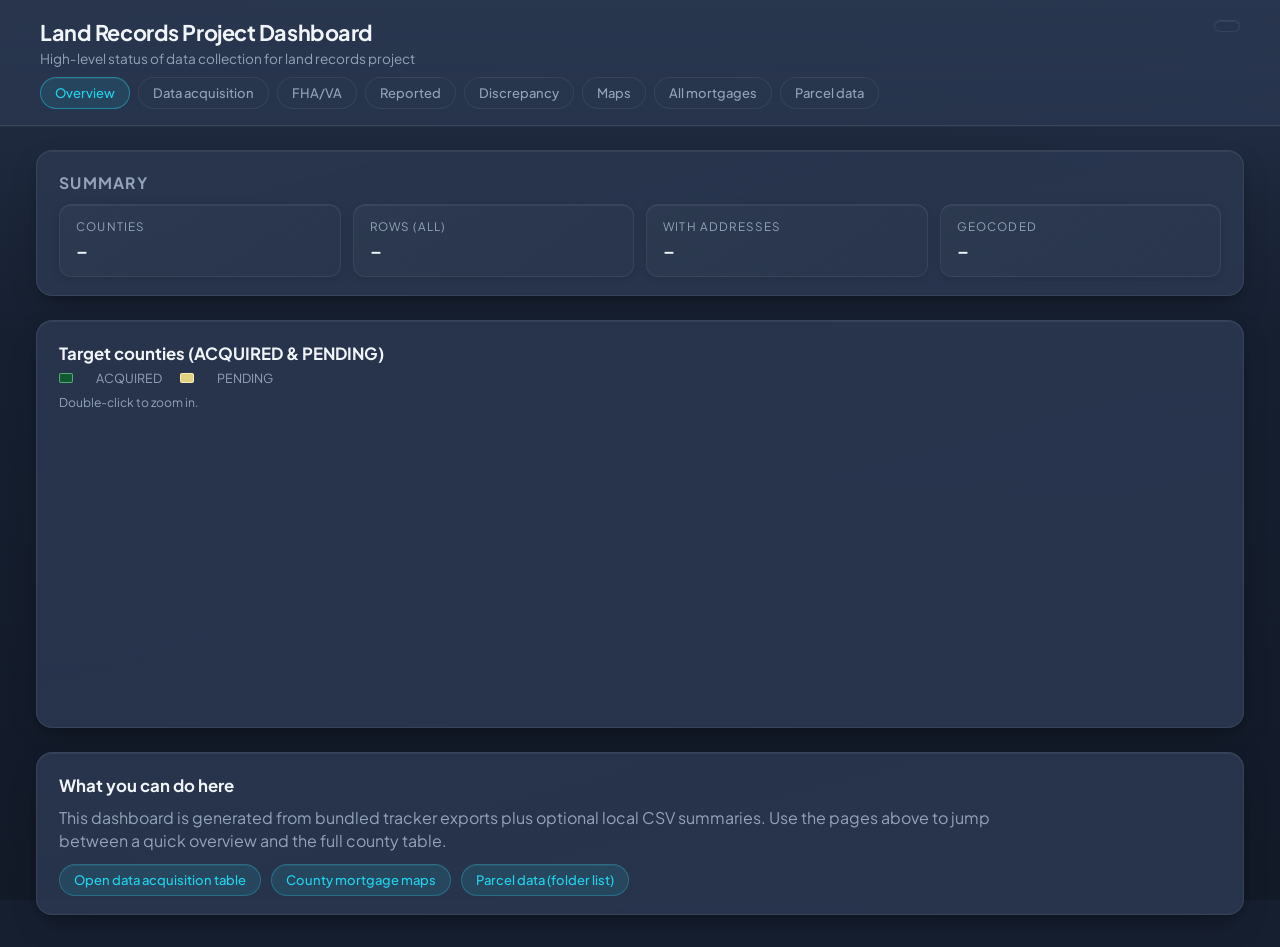
==== index.html @ bff85759 "Deploy from omer-ali-research/land-records-dashboard@58f46590db320fda6d8a685685c3e20749a9409a" ====
<!doctype html>
<html lang="en">
  <head>
    <meta charset="utf-8" />
    <title>Land Records Project Dashboard - Overview</title>
    <meta name="viewport" content="width=device-width, initial-scale=1" />
    <link rel="stylesheet" href="style.css" />
  </head>
  <body>
    <header class="top-bar">
      <div class="top-bar-left">
        <h1>Land Records Project Dashboard</h1>
        <p class="subtitle">High‑level status of data collection for land records project</p>
        <nav class="top-nav" aria-label="Primary">
          <a href="index.html" class="is-active">Overview</a>
          <a href="data-acquisition.html">Data acquisition</a>
          <a href="trends.html">FHA/VA</a>
          <a href="reported.html">Reported</a>
          <a href="discrepancy.html">Discrepancy</a>
          <a href="maps.html">Maps</a>
          <a href="all-mortgages.html">All mortgages</a>
          <a href="parcel.html">Parcel data</a>
        </nav>
      </div>
      <div class="top-bar-right">
        <span id="generated-at" class="meta-pill"></span>
      </div>
    </header>

    <main class="layout layout--single">
      <section class="summary-panel">
        <h2>Summary</h2>
        <div class="summary-grid">
          <div class="summary-card">
            <span class="label">Counties</span>
            <span id="total-counties" class="value">–</span>
          </div>
          <div class="summary-card">
            <span class="label">Rows (all)</span>
            <span id="total-rows" class="value">–</span>
          </div>
          <div class="summary-card">
            <span class="label">With addresses</span>
            <span id="total-rows-address" class="value">–</span>
          </div>
          <div class="summary-card">
            <span class="label">Geocoded</span>
            <span id="total-rows-geocoded" class="value">–</span>
          </div>
        </div>
        <div id="status-breakdown-section" class="status-breakdown-section" hidden>
          <h3 class="summary-subheading">By tracker status</h3>
          <div
            id="status-breakdown"
            class="summary-grid summary-grid--status"
          ></div>
        </div>
      </section>

      <section class="map-panel">
        <h2>Target counties (ACQUIRED &amp; PENDING)</h2>
        <div class="map-legend" aria-hidden="true">
          <span class="map-legend-swatch map-legend-swatch--acquired"></span>
          <span>ACQUIRED</span>
          <span class="map-legend-swatch map-legend-swatch--pending"></span>
          <span>PENDING</span>
        </div>
        <p class="map-zoom-hint">Double-click to zoom in.</p>
        <div
          id="overview-map"
          class="overview-map"
          role="presentation"
        ></div>
      </section>

      <section class="wip-panel" id="wip-panel" hidden>
        <h2>Work in progress</h2>
        <p class="wip-intro">
          Digitization and QA for Maricopa (AZ), Bexar (TX), and Guilford (NC). Bars use row counts from the
          latest bundled export from the project tracker (same scale: checked vs total).
        </p>
        <div id="wip-cards" class="wip-cards"></div>
        <p id="wip-error" class="wip-error" hidden></p>
        <p id="wip-generated" class="wip-meta"></p>
      </section>

      <section class="acquired-todo-panel" id="acquired-todo-panel" hidden>
        <h3>Acquired but not yet digitized</h3>
        <p class="acquired-todo-meta-line">
          <span>Counties marked <strong>ACQUIRED</strong> in the tracker that don't yet appear in the FHA/VA dataset or in the work-in-progress checks above. High-priority counties are shaded <span class="acquired-todo-priority-swatch" aria-hidden="true"></span> amber.</span>
          <span id="acquired-todo-count" class="acquired-todo-count"></span>
        </p>
        <div id="acquired-todo-grid" class="acquired-todo-grid"></div>
      </section>

      <section
        class="priority-not-acquired-panel"
        id="priority-not-acquired-panel"
        hidden
      >
        <h3>High priority but not acquired</h3>
        <p class="acquired-todo-meta-line priority-not-acquired-meta">
          <span>Orange County (FL) and Whatcom County (WA): still pushing acquisition while tracker status is not yet <strong>ACQUIRED</strong>.</span>
          <span id="priority-not-acquired-count" class="acquired-todo-count"></span>
        </p>
        <div id="priority-not-acquired-grid" class="acquired-todo-grid"></div>
      </section>

      <section class="page-panel">
        <h2>What you can do here</h2>
        <p>
          This dashboard is generated from bundled tracker exports plus optional local CSV summaries.
          Use the pages above to jump between a quick overview and the full county table.
        </p>
        <div class="page-actions">
          <a class="meta-link" href="data-acquisition.html">Open data acquisition table</a>
          <a class="meta-link" href="maps.html">County mortgage maps</a>
          <a class="meta-link" href="parcel.html">Parcel data (folder list)</a>
        </div>
      </section>
    </main>

    <script src="common.js"></script>
    <script src="main.js"></script>
  </body>
</html>
---- style.css ----
/* Typography: Plus Jakarta Sans — common on modern dashboards (readable UI type) */
@import url("https://fonts.googleapis.com/css2?family=Plus+Jakarta+Sans:ital,wght@0,400;0,500;0,600;0,700;1,400&display=swap");

:root {
  /* Softer dark theme: slate blues instead of near-black */
  --bg: #161f30;
  --bg-elevated: #1e2a3f;
  --bg-softer: #121a28;
  --surface-1: rgba(41, 54, 78, 0.78);
  --surface-2: rgba(41, 54, 78, 0.92);
  --accent: #22d3ee;
  --accent-soft: rgba(34, 211, 238, 0.12);
  --accent-glow: rgba(34, 211, 238, 0.22);
  --text: #f1f5f9;
  --muted: #94a3b8;
  --border-subtle: rgba(100, 116, 139, 0.42);
  --card-border: rgba(71, 85, 105, 0.5);
  --card-border-inner: rgba(255, 255, 255, 0.06);
  --danger: #fb7185;
  --warning: #fbbf24;
  --success: #4ade80;
  --radius-lg: 16px;
  --radius-md: 12px;
  --shadow-soft: 0 4px 6px -1px rgba(0, 0, 0, 0.14),
    0 12px 32px -8px rgba(0, 0, 0, 0.28);
  --shadow-subtle: 0 2px 8px rgba(0, 0, 0, 0.12);
  --shadow-inset: inset 0 1px 0 var(--card-border-inner);
  --transition-fast: 180ms cubic-bezier(0.4, 0, 0.2, 1);
}

*,
*::before,
*::after {
  box-sizing: border-box;
}

html {
  scroll-behavior: smooth;
}

html,
body {
  margin: 0;
  padding: 0;
  font-family: "Plus Jakarta Sans", system-ui, -apple-system, BlinkMacSystemFont,
    "Segoe UI", sans-serif;
  -webkit-font-smoothing: antialiased;
  background-color: var(--bg);
  background-image: radial-gradient(
      ellipse 120% 80% at 50% -30%,
      rgba(34, 211, 238, 0.09),
      transparent 55%
    ),
    radial-gradient(ellipse 80% 50% at 100% 0%, rgba(99, 102, 241, 0.06), transparent 45%),
    linear-gradient(180deg, #243047 0%, var(--bg) 38%, var(--bg-softer) 100%);
  background-attachment: fixed;
  color: var(--text);
}

::selection {
  background: rgba(34, 211, 238, 0.28);
  color: var(--text);
}

body {
  min-height: 100vh;
  display: flex;
  flex-direction: column;
}

.top-bar {
  position: sticky;
  top: 0;
  /* Above Leaflet panes (≤800) so maps don’t cover the header when scrolling */
  z-index: 1200;
  display: flex;
  align-items: flex-start;
  justify-content: space-between;
  gap: 16px;
  padding: 20px clamp(20px, 4vw, 40px) 16px;
  border-bottom: 1px solid var(--card-border);
  backdrop-filter: blur(20px) saturate(1.2);
  background: linear-gradient(
    to bottom,
    rgba(41, 54, 78, 0.94),
    rgba(41, 54, 78, 0.82)
  );
  box-shadow: 0 1px 0 rgba(255, 255, 255, 0.04);
}

.top-bar-left h1 {
  margin: 0;
  font-size: 1.35rem;
  font-weight: 700;
  letter-spacing: -0.02em;
  line-height: 1.2;
}

.subtitle {
  margin: 4px 0 0;
  font-size: 0.85rem;
  color: var(--muted);
}

.top-bar-right {
  display: flex;
  align-items: center;
  gap: 10px;
}

.top-nav {
  display: flex;
  flex-wrap: wrap;
  gap: 8px;
  margin-top: 10px;
}

.top-nav a {
  font-size: 0.8125rem;
  font-weight: 500;
  padding: 7px 14px;
  border-radius: 999px;
  text-decoration: none;
  color: var(--muted);
  border: 1px solid var(--card-border);
  background: rgba(41, 54, 78, 0.5);
  transition: background var(--transition-fast), border-color var(--transition-fast),
    color var(--transition-fast), box-shadow var(--transition-fast);
}

.top-nav a:hover {
  color: var(--text);
  border-color: rgba(34, 211, 238, 0.35);
  background: var(--accent-soft);
  box-shadow: 0 0 0 1px rgba(34, 211, 238, 0.12);
}

.top-nav a.is-active {
  color: var(--accent);
  border-color: rgba(34, 211, 238, 0.45);
  background: rgba(34, 211, 238, 0.1);
  box-shadow: var(--shadow-inset);
}

.top-nav a:focus-visible {
  outline: 2px solid var(--accent);
  outline-offset: 2px;
}

.meta-pill {
  font-size: 0.75rem;
  font-weight: 500;
  padding: 5px 12px;
  border-radius: 999px;
  background: rgba(41, 54, 78, 0.85);
  border: 1px solid var(--card-border);
  color: var(--muted);
  box-shadow: var(--shadow-inset);
}

.meta-link {
  font-size: 0.8125rem;
  font-weight: 500;
  padding: 7px 14px;
  border-radius: 999px;
  background: var(--accent-soft);
  color: var(--accent);
  text-decoration: none;
  border: 1px solid rgba(34, 211, 238, 0.28);
  display: inline-flex;
  align-items: center;
  gap: 6px;
  transition: background var(--transition-fast), border-color var(--transition-fast),
    box-shadow var(--transition-fast), transform var(--transition-fast);
  box-shadow: var(--shadow-inset);
}

.meta-link:hover {
  background: rgba(34, 211, 238, 0.18);
  border-color: rgba(34, 211, 238, 0.5);
  box-shadow: 0 4px 20px var(--accent-glow);
  transform: translateY(-1px);
}

.meta-link:focus-visible {
  outline: 2px solid var(--accent);
  outline-offset: 2px;
}

.layout {
  flex: 1;
  display: grid;
  grid-template-columns: minmax(260px, 320px) minmax(0, 1fr);
  gap: 24px;
  width: 100%;
  max-width: 1400px;
  margin: 0 auto;
  padding: 24px clamp(18px, 3vw, 36px) 32px;
}

.layout--single {
  grid-template-columns: minmax(0, 1fr);
}

/* Reported table: use full viewport width; horizontal scroll inside .table-wrapper if needed */
.layout.layout--reported-page {
  max-width: 100%;
}

@media (max-width: 900px) {
  .layout {
    grid-template-columns: minmax(0, 1fr);
  }
}

.page-panel {
  border-radius: var(--radius-lg);
  background: linear-gradient(165deg, var(--surface-2) 0%, rgba(41, 54, 78, 0.95) 100%);
  box-shadow: var(--shadow-soft), var(--shadow-inset);
  border: 1px solid var(--card-border);
  padding: 22px 22px 18px;
}

.page-panel h2 {
  margin: 0 0 10px;
  font-size: 1.05rem;
}

.page-panel p {
  margin: 0 0 10px;
  color: var(--muted);
  line-height: 1.45;
  max-width: 78ch;
}

.page-actions {
  display: flex;
  flex-wrap: wrap;
  gap: 10px;
  margin-top: 12px;
}

.page-actions .meta-link {
  border-radius: 999px;
}

.summary-panel,
.table-panel {
  border-radius: var(--radius-lg);
  background: linear-gradient(165deg, var(--surface-2) 0%, rgba(41, 54, 78, 0.95) 100%);
  box-shadow: var(--shadow-soft), var(--shadow-inset);
  border: 1px solid var(--card-border);
  padding: 22px 22px 18px;
}

.summary-panel h2,
.table-panel h2 {
  margin: 0 0 12px;
  font-size: 0.98rem;
  letter-spacing: 0.08em;
  text-transform: uppercase;
  color: var(--muted);
}

.table-panel h2.trends-subheading {
  margin-top: 28px;
}

.summary-grid {
  display: grid;
  grid-template-columns: repeat(auto-fit, minmax(120px, 1fr));
  gap: 12px;
}

.summary-subheading {
  margin: 18px 0 8px;
  font-size: 0.78rem;
  font-weight: 600;
  text-transform: uppercase;
  letter-spacing: 0.12em;
  color: var(--muted);
}

.status-breakdown-section {
  margin-top: 4px;
}

.summary-grid--status {
  margin-top: 0;
}

.summary-card--compact .value {
  font-size: 1.05rem;
}

.map-panel {
  border-radius: var(--radius-lg);
  background: linear-gradient(165deg, var(--surface-2) 0%, rgba(41, 54, 78, 0.95) 100%);
  border: 1px solid var(--card-border);
  padding: 22px 22px 24px;
  box-shadow: var(--shadow-soft), var(--shadow-inset);
  overflow: visible;
}

.map-panel h2 {
  margin: 0 0 6px;
  font-size: 1.05rem;
}

.map-legend {
  display: flex;
  flex-wrap: wrap;
  align-items: center;
  gap: 6px 18px;
  margin-bottom: 8px;
  font-size: 0.78rem;
  color: var(--muted);
}

.map-zoom-hint {
  margin: 0 0 12px;
  font-size: 0.76rem;
  color: var(--muted);
  line-height: 1.4;
}

.map-legend-swatch {
  display: inline-block;
  width: 14px;
  height: 10px;
  border-radius: 2px;
  margin-right: 5px;
  vertical-align: middle;
}

.map-legend-swatch--acquired {
  background: rgba(17, 94, 48, 0.9);
  border: 1px solid rgba(134, 239, 172, 0.55);
}

.map-legend-swatch--pending {
  background: rgba(253, 230, 138, 0.88);
  border: 1px solid rgba(254, 249, 195, 0.75);
}

.overview-map {
  width: 100%;
  max-width: 960px;
  margin: 0 auto;
  min-height: 280px;
  overflow: hidden;
  border-radius: var(--radius-md);
}

.overview-map-svg {
  width: 100%;
  height: auto;
  display: block;
  border-radius: var(--radius-md);
  background: radial-gradient(ellipse at 50% 30%, #334155 0%, #1e293b 45%, #121a28 100%);
  border: 1px solid var(--card-border);
  overflow: hidden;
  touch-action: none;
  cursor: grab;
  box-shadow: 0 8px 32px rgba(0, 0, 0, 0.35), var(--shadow-inset);
}

.overview-map-svg:active {
  cursor: grabbing;
}

.overview-map-status {
  margin: 0;
  font-size: 0.85rem;
  color: var(--muted);
}

/* —— Overview: work in progress (sheet-driven) —— */
.wip-panel {
  margin-top: 8px;
}

.wip-panel h2 {
  margin-bottom: 8px;
}

.wip-intro {
  margin: 0 0 18px;
  font-size: 0.92rem;
  color: var(--muted);
  line-height: 1.45;
  max-width: 58rem;
}

.wip-cards {
  display: grid;
  grid-template-columns: repeat(auto-fit, minmax(260px, 1fr));
  gap: 16px;
}

.wip-card {
  border-radius: var(--radius-md);
  border: 1px solid var(--card-border);
  background: rgba(15, 23, 42, 0.45);
  padding: 14px 16px 16px;
}

.wip-card__head {
  display: flex;
  flex-wrap: wrap;
  align-items: baseline;
  justify-content: space-between;
  gap: 10px 14px;
  margin-bottom: 12px;
}

.wip-card__title {
  margin: 0;
  font-size: 1.05rem;
  font-weight: 600;
}

.wip-sheet-link {
  font-size: 0.86rem;
  white-space: nowrap;
}

.wip-tab-note {
  margin: 0 0 10px;
  font-size: 0.82rem;
  color: var(--muted);
  line-height: 1.4;
}

.wip-discovery-hint {
  margin: 0 0 12px;
  padding: 10px 12px;
  font-size: 0.82rem;
  line-height: 1.45;
  color: #fde68a;
  background: rgba(120, 53, 15, 0.25);
  border: 1px solid rgba(251, 191, 36, 0.35);
  border-radius: var(--radius-md);
}

.wip-discovery-hint--global {
  margin: 0 0 16px;
}

.wip-discovery-hint__p {
  margin: 0;
}

.wip-warn {
  margin: 0 0 10px 1rem;
  padding: 0;
  font-size: 0.82rem;
  color: #fbbf24;
}

.wip-bars {
  display: flex;
  flex-direction: column;
  gap: 14px;
}

.wip-bar-block {
  display: flex;
  flex-direction: column;
  gap: 6px;
}

.wip-bar-meta {
  display: flex;
  justify-content: space-between;
  align-items: baseline;
  gap: 10px;
  font-size: 0.82rem;
}

.wip-bar-name {
  color: var(--muted);
  flex: 1;
  min-width: 0;
}

.wip-bar-num {
  font-variant-numeric: tabular-nums;
  color: var(--text);
  font-weight: 600;
  white-space: nowrap;
}

.wip-bar-track {
  height: 12px;
  border-radius: 999px;
  background: rgba(30, 41, 59, 0.95);
  border: 1px solid var(--card-border);
  overflow: hidden;
}

.wip-bar-fill {
  height: 100%;
  border-radius: 999px;
  min-width: 0;
  transition: width 0.35s ease;
}

.wip-bar-fill--total {
  background: linear-gradient(90deg, rgba(71, 85, 105, 0.95), rgba(100, 116, 139, 0.95));
}

.wip-bar-fill--checked {
  background: linear-gradient(90deg, rgba(37, 99, 235, 0.95), rgba(59, 130, 246, 0.95));
}

.wip-spark {
  margin-top: 14px;
  padding-top: 12px;
  border-top: 1px dashed var(--border-subtle);
}

.wip-spark-head {
  display: flex;
  align-items: baseline;
  justify-content: space-between;
  margin-bottom: 6px;
}

.wip-spark-title {
  font-size: 0.78rem;
  color: var(--muted);
  letter-spacing: 0.02em;
}

.wip-spark-svg {
  width: 100%;
  height: auto;
  display: block;
  font-family: "Plus Jakarta Sans", system-ui, sans-serif;
  font-size: 9px;
}

.wip-spark-line {
  fill: none;
  stroke: rgba(34, 211, 238, 0.95);
  stroke-width: 1.6;
  stroke-linecap: round;
  stroke-linejoin: round;
}

.wip-spark-area {
  fill: rgba(34, 211, 238, 0.16);
  stroke: none;
}

.wip-spark-dot {
  fill: rgba(34, 211, 238, 0.95);
  stroke: rgba(15, 23, 42, 0.85);
  stroke-width: 0.75;
}

.wip-spark-grid {
  stroke: rgba(100, 116, 139, 0.22);
  stroke-width: 0.6;
}

.wip-spark-ytick {
  fill: var(--muted);
  font-size: 8.5px;
  text-anchor: end;
  font-variant-numeric: tabular-nums;
}

.wip-spark-xtick {
  fill: var(--muted);
  font-size: 8.5px;
}

.wip-spark-last {
  fill: var(--text);
  font-size: 9.5px;
  font-weight: 600;
  font-variant-numeric: tabular-nums;
}

.wip-spark-empty {
  margin: 0;
  padding: 8px 0 2px;
  font-size: 0.78rem;
  color: var(--muted);
  line-height: 1.4;
}

/* —— Overview: ACQUIRED but not yet digitized —— */
.acquired-todo-panel {
  margin-top: 26px;
}

.priority-not-acquired-panel {
  margin-top: 22px;
}

.priority-not-acquired-panel h3 {
  margin: 0 0 6px;
  font-size: 1.05rem;
  font-weight: 600;
}

.priority-not-acquired-meta {
  margin-bottom: 14px;
}

.acquired-todo-panel h3 {
  margin: 0 0 6px;
  font-size: 1.05rem;
  font-weight: 600;
}

.acquired-todo-meta-line {
  margin: 0 0 14px;
  font-size: 0.86rem;
  color: var(--muted);
  line-height: 1.45;
  display: flex;
  flex-wrap: wrap;
  align-items: baseline;
  gap: 6px 14px;
  max-width: 58rem;
}

.acquired-todo-priority-swatch {
  display: inline-block;
  width: 0.65rem;
  height: 0.65rem;
  border-radius: 3px;
  vertical-align: middle;
  margin: 0 0.12rem;
  background: linear-gradient(
    155deg,
    rgba(251, 191, 36, 0.88),
    rgba(251, 191, 36, 0.42)
  );
  border: 1px solid rgba(251, 191, 36, 0.5);
}

.acquired-todo-count {
  color: var(--text);
  font-weight: 600;
  font-variant-numeric: tabular-nums;
  white-space: nowrap;
}

.acquired-todo-grid {
  display: flex;
  flex-direction: column;
  gap: 14px;
}

.acquired-todo-state-group {
  display: grid;
  grid-template-columns: 56px 1fr;
  align-items: start;
  gap: 12px;
}

.acquired-todo-state-head {
  display: flex;
  align-items: baseline;
  gap: 6px;
  padding-top: 9px;
}

.acquired-todo-state-code {
  font-size: 0.95rem;
  font-weight: 700;
  letter-spacing: 0.06em;
  color: var(--text);
  font-variant-numeric: tabular-nums;
}

.acquired-todo-state-count {
  font-size: 0.74rem;
  color: var(--muted);
  font-variant-numeric: tabular-nums;
}

.acquired-todo-state-chips {
  display: grid;
  grid-template-columns: repeat(auto-fill, minmax(170px, 1fr));
  gap: 8px;
  min-width: 0;
}

.acquired-todo-chip {
  border-radius: 10px;
  border: 1px solid var(--card-border);
  background: rgba(15, 23, 42, 0.45);
  padding: 8px 12px;
  display: flex;
  flex-direction: column;
  gap: 2px;
  min-width: 0;
}

.acquired-todo-chip--priority {
  border-color: rgba(251, 191, 36, 0.55);
  background: linear-gradient(
    155deg,
    rgba(251, 191, 36, 0.16),
    rgba(15, 23, 42, 0.52)
  );
  box-shadow: 0 0 0 1px rgba(251, 191, 36, 0.1);
}

.acquired-todo-name {
  font-size: 0.88rem;
  font-weight: 600;
  color: var(--text);
  overflow: hidden;
  text-overflow: ellipsis;
  white-space: nowrap;
}

.acquired-todo-city {
  font-size: 0.76rem;
  color: var(--muted);
  overflow: hidden;
  text-overflow: ellipsis;
  white-space: nowrap;
}

@media (max-width: 520px) {
  .acquired-todo-state-group {
    grid-template-columns: 1fr;
    gap: 4px;
  }
  .acquired-todo-state-head {
    padding-top: 0;
  }
}

.wip-placeholder {
  margin: 0;
  padding: 16px;
  text-align: center;
  color: var(--muted);
  font-size: 0.9rem;
  border-radius: var(--radius-md);
  border: 1px dashed var(--card-border);
}

.wip-error {
  margin: 12px 0 0;
  font-size: 0.88rem;
  color: #fca5a5;
}

.wip-meta {
  margin: 14px 0 0;
  font-size: 0.8rem;
  color: var(--muted);
}

.county-base {
  fill: #1e293b;
  stroke: rgba(148, 163, 184, 0.22);
  stroke-width: 0.45px;
}

.county-hi {
  cursor: pointer;
}

.county-hi--acquired {
  fill: rgba(17, 94, 48, 0.9);
  stroke: rgba(134, 239, 172, 0.92);
  stroke-width: 1.35px;
}

.county-hi--pending {
  fill: rgba(253, 230, 138, 0.82);
  stroke: rgba(254, 249, 195, 0.95);
  stroke-width: 1.35px;
}

.state-outline {
  stroke: rgba(148, 163, 184, 0.82);
  stroke-width: 1.05px;
  pointer-events: none;
}

.map-hover-label {
  pointer-events: none;
}

.map-label {
  font-size: 8px;
  font-weight: 500;
  pointer-events: none;
  text-shadow: 0 0 4px #121a28, 0 0 8px #121a28, 0 1px 2px rgba(0, 0, 0, 0.35);
}

.map-label--hover {
  font-size: 9px;
  font-weight: 600;
  text-shadow: 0 1px 3px rgba(0, 0, 0, 0.95);
}

.map-label--acquired {
  fill: #ecfdf5;
}

.map-label--pending {
  fill: #fef9c3;
}

.summary-card {
  padding: 14px 16px;
  border-radius: var(--radius-md);
  background: linear-gradient(145deg, rgba(51, 65, 85, 0.42) 0%, rgba(41, 54, 78, 0.88) 100%);
  border: 1px solid var(--card-border);
  box-shadow: var(--shadow-subtle), var(--shadow-inset);
  transition: border-color var(--transition-fast), box-shadow var(--transition-fast);
}

.summary-card:hover {
  border-color: rgba(71, 85, 105, 0.65);
  box-shadow: var(--shadow-subtle), var(--shadow-inset), 0 0 0 1px rgba(34, 211, 238, 0.06);
}

.summary-card .label {
  display: block;
  font-size: 0.73rem;
  text-transform: uppercase;
  letter-spacing: 0.1em;
  color: var(--muted);
  margin-bottom: 4px;
}

.summary-card .value {
  display: block;
  font-size: 1.2rem;
  font-weight: 600;
  letter-spacing: -0.02em;
  font-variant-numeric: tabular-nums;
}

.table-toolbar {
  display: flex;
  justify-content: space-between;
  align-items: flex-start;
  margin-bottom: 10px;
}

.filters {
  display: flex;
  flex-wrap: wrap;
  gap: 8px;
}

input[type="search"],
select {
  border-radius: 999px;
  border: 1px solid var(--border-subtle);
  background: rgba(41, 54, 78, 0.9);
  color: var(--text);
  padding: 7px 11px;
  font-size: 0.85rem;
  outline: none;
  min-width: 0;
  transition: border-color var(--transition-fast), box-shadow var(--transition-fast),
    background var(--transition-fast), transform var(--transition-fast);
}

input[type="search"] {
  width: 220px;
}

input[type="search"]:focus,
select:focus {
  border-color: rgba(34, 211, 238, 0.55);
  box-shadow: 0 0 0 3px rgba(34, 211, 238, 0.15);
  background: rgba(41, 54, 78, 0.96);
}

input[type="search"]:focus-visible,
select:focus-visible {
  outline: none;
}

.table-wrapper {
  border-radius: var(--radius-md);
  border: 1px solid var(--card-border);
  overflow: auto;
  background: rgba(15, 23, 42, 0.45);
  box-shadow: inset 0 1px 0 rgba(255, 255, 255, 0.03);
}

.table-wrapper--wide .trends-type-table {
  min-width: 880px;
}

.table-wrapper--reported .table-reported {
  min-width: 1520px;
  width: max-content;
  max-width: none;
  border-collapse: collapse;
  font-size: 0.88rem;
}

.table-reported th,
.table-reported td {
  white-space: nowrap;
}

.table-reported th.num-cell,
.table-reported td.num-cell {
  text-align: right;
  font-variant-numeric: tabular-nums;
  white-space: nowrap;
  padding-left: 14px;
  padding-right: 14px;
}

.reported-intro {
  margin: 0 0 16px;
  max-width: 72ch;
  font-size: 0.92rem;
  line-height: 1.55;
  color: var(--muted);
}

.reported-note {
  margin: 12px 0 0;
  font-size: 0.82rem;
  color: var(--muted);
}

/* —— Discrepancy page —— */
.discrepancy-intro {
  margin: 0 0 18px;
  max-width: 78ch;
  font-size: 0.92rem;
  line-height: 1.55;
  color: var(--muted);
}

.discrepancy-intro a {
  color: var(--accent);
  text-decoration: none;
}

.discrepancy-intro a:hover {
  text-decoration: underline;
}

.discrepancy-legend {
  display: flex;
  flex-wrap: wrap;
  align-items: center;
  gap: 12px 22px;
  margin-bottom: 16px;
  padding: 12px 16px;
  border-radius: var(--radius-md);
  border: 1px solid var(--card-border);
  background: rgba(15, 23, 42, 0.45);
  font-size: 0.88rem;
  color: var(--text);
}

.discrepancy-legend__title {
  font-weight: 600;
  color: var(--muted);
  text-transform: uppercase;
  letter-spacing: 0.06em;
  font-size: 0.72rem;
  margin-right: 4px;
}

.discrepancy-legend__item {
  display: inline-flex;
  align-items: center;
  gap: 8px;
}

.discrepancy-legend__hint {
  flex-basis: 100%;
  font-size: 0.82rem;
  color: var(--muted);
  line-height: 1.4;
}

.discrepancy-legend__hint strong {
  color: var(--text);
  font-weight: 600;
}

.discrepancy-legend__swatch {
  width: 12px;
  height: 12px;
  border-radius: 50%;
  flex-shrink: 0;
  box-shadow: 0 0 0 1px rgba(255, 255, 255, 0.2);
}

.discrepancy-legend__swatch--reported {
  background: rgba(249, 115, 22, 0.98);
}

.discrepancy-legend__swatch--collected {
  background: rgba(59, 130, 246, 0.98);
}

.discrepancy-summary {
  margin-bottom: 12px;
}

.table-wrapper--discrepancy {
  margin-top: 8px;
}

.discrepancy-table {
  width: max-content;
  min-width: 100%;
  border-collapse: collapse;
  font-size: 0.88rem;
}

.discrepancy-table th,
.discrepancy-table td {
  padding: 10px 12px;
  border-bottom: 1px solid var(--border-subtle);
  vertical-align: middle;
}

.discrepancy-table th {
  text-align: left;
  font-weight: 600;
  color: var(--muted);
  font-size: 0.78rem;
  text-transform: uppercase;
  letter-spacing: 0.04em;
  white-space: nowrap;
}

.discrepancy-table th:not(:first-child):not(:nth-child(2)) {
  text-align: center;
}

.discrepancy-period-th {
  vertical-align: bottom;
  line-height: 1.25;
}

.discrepancy-th-period {
  display: block;
  font-weight: 600;
  color: var(--text);
  letter-spacing: 0.02em;
}

.discrepancy-th-scope {
  display: block;
  margin-top: 4px;
  font-size: 0.68rem;
  font-weight: 600;
  letter-spacing: 0.12em;
  color: var(--accent);
  text-transform: uppercase;
}

.discrepancy-cell {
  text-align: center;
  padding: 8px 10px !important;
}

.discrepancy-cell svg {
  display: block;
  margin: 0 auto;
}

.trends-charts-root {
  display: flex;
  flex-direction: column;
  gap: 22px;
  margin-top: 4px;
}

.trends-chart-card {
  border-radius: var(--radius-md);
  border: 1px solid var(--card-border);
  background: rgba(15, 23, 42, 0.5);
  box-shadow: inset 0 1px 0 rgba(255, 255, 255, 0.03);
  padding: 16px 18px 14px;
  overflow: hidden;
}

.trends-chart-card__head {
  display: flex;
  flex-wrap: wrap;
  align-items: baseline;
  justify-content: space-between;
  gap: 8px 16px;
  margin-bottom: 12px;
}

.trends-chart-card__head h3 {
  margin: 0;
  font-size: 1rem;
  font-weight: 600;
  letter-spacing: -0.01em;
  color: var(--text);
}

.trends-chart-card__meta {
  font-size: 0.78rem;
  color: var(--muted);
  letter-spacing: 0.04em;
  text-transform: uppercase;
}

.trends-chart-canvas-wrap {
  position: relative;
  height: min(280px, 52vw);
  min-height: 220px;
  width: 100%;
}

.trends-chart-canvas-wrap canvas {
  display: block;
}

.trends-charts-placeholder {
  padding: 20px;
  text-align: center;
  color: var(--muted);
  font-size: 0.9rem;
  border-radius: var(--radius-md);
  border: 1px dashed var(--card-border);
}

/* —— Maps page (Leaflet) —— */
.maps-page-panel .maps-county-list {
  display: flex;
  flex-direction: column;
  gap: 28px;
  margin-top: 8px;
}

.maps-picker {
  display: flex;
  flex-direction: column;
  gap: 16px;
}

.maps-county-pick-grid {
  display: grid;
  grid-template-columns: repeat(auto-fill, minmax(200px, 1fr));
  gap: 10px;
}

.maps-county-pick-btn {
  font-family: inherit;
  font-size: 0.86rem;
  text-align: left;
  padding: 12px 14px;
  border-radius: var(--radius-md);
  border: 1px solid var(--card-border);
  background: rgba(30, 41, 59, 0.75);
  color: var(--text);
  cursor: pointer;
  line-height: 1.35;
}

.maps-county-pick-btn:hover {
  border-color: rgba(148, 163, 184, 0.5);
  background: rgba(51, 65, 85, 0.85);
}

.maps-county-pick-btn.is-selected {
  border-color: rgba(96, 165, 250, 0.65);
  box-shadow: 0 0 0 1px rgba(96, 165, 250, 0.25);
  background: rgba(30, 58, 138, 0.35);
}

.maps-selected-wrap {
  margin-top: 4px;
}

.maps-select-hint {
  margin: 0;
}

.maps-page-placeholder {
  margin: 0;
  padding: 24px;
  text-align: center;
  color: var(--muted);
  font-size: 0.9rem;
  border-radius: var(--radius-md);
  border: 1px dashed var(--card-border);
}

.maps-county-card {
  border-radius: var(--radius-md);
  border: 1px solid var(--card-border);
  background: rgba(15, 23, 42, 0.45);
  overflow: hidden;
}

.maps-county-card__head {
  display: flex;
  flex-wrap: wrap;
  align-items: center;
  justify-content: space-between;
  gap: 12px 20px;
  padding: 14px 16px;
  border-bottom: 1px solid var(--card-border);
  background: rgba(41, 54, 78, 0.35);
}

.maps-county-card__head h3 {
  margin: 0;
  font-size: 1.02rem;
  font-weight: 600;
  color: var(--text);
}

.maps-county-card__controls {
  display: flex;
  flex-wrap: wrap;
  align-items: center;
  gap: 14px 20px;
}

.maps-period-label {
  display: flex;
  flex-direction: column;
  gap: 4px;
  font-size: 0.72rem;
  text-transform: uppercase;
  letter-spacing: 0.1em;
  color: var(--muted);
}

.maps-period-select {
  min-width: 140px;
  padding: 8px 12px;
  border-radius: var(--radius-md);
  border: 1px solid var(--card-border);
  background: rgba(41, 54, 78, 0.9);
  color: var(--text);
  font-family: inherit;
  font-size: 0.88rem;
}

.maps-county-meta {
  font-size: 0.78rem;
  color: var(--muted);
  letter-spacing: 0.04em;
}

.maps-tract-year-label {
  display: flex;
  flex-direction: column;
  gap: 4px;
  font-size: 0.72rem;
  text-transform: uppercase;
  letter-spacing: 0.1em;
  color: var(--muted);
}

.maps-tract-year-label .maps-tract-year-select,
.maps-tract-year-select {
  min-width: 200px;
  max-width: min(280px, 100%);
  padding: 8px 12px;
  border-radius: var(--radius-md);
  border: 1px solid var(--card-border);
  background: rgba(41, 54, 78, 0.9);
  color: var(--text);
  font-family: inherit;
  font-size: 0.88rem;
  text-transform: none;
  letter-spacing: normal;
  cursor: pointer;
}

.maps-tract-year-label--na {
  opacity: 0.7;
  cursor: not-allowed;
}

.maps-tract-year-label--na .maps-tract-year-select {
  cursor: not-allowed;
  opacity: 0.85;
}

.maps-tract-footnote {
  margin: 0;
  padding: 8px 16px 10px;
  font-size: 0.76rem;
  color: var(--muted);
  line-height: 1.45;
  border-bottom: 1px solid var(--card-border);
  background: rgba(15, 23, 42, 0.28);
}

.maps-map-shell {
  position: relative;
}

.maps-leaflet-root {
  height: min(960px, 90vh);
  min-height: 620px;
  width: 100%;
  background: #e2e8f0;
}

.maps-tract-legend {
  position: absolute;
  z-index: 600;
  bottom: 12px;
  left: 12px;
  padding: 8px 10px 10px;
  border-radius: 10px;
  background: rgba(15, 23, 42, 0.85);
  border: 1px solid var(--card-border);
  box-shadow: var(--shadow-subtle);
  pointer-events: none;
  max-width: min(220px, 92%);
}

.maps-tract-legend__title {
  font-size: 0.68rem;
  font-weight: 600;
  text-transform: uppercase;
  letter-spacing: 0.06em;
  color: var(--muted);
  margin-bottom: 6px;
}

.maps-tract-legend__bar {
  height: 10px;
  border-radius: 4px;
  background: linear-gradient(
    90deg,
    rgb(254, 242, 242) 0%,
    rgb(189, 18, 18) 100%
  );
  border: 1px solid rgba(100, 116, 139, 0.45);
}

.maps-tract-legend__ticks {
  display: flex;
  justify-content: space-between;
  margin-top: 4px;
  font-size: 0.68rem;
  color: var(--muted);
  font-variant-numeric: tabular-nums;
}

.maps-inline-error {
  margin: 0;
  padding: 20px;
  color: var(--danger);
  font-size: 0.88rem;
}

.maps-fha-x-wrap {
  background: transparent !important;
  border: none !important;
}

.maps-fha-x {
  display: flex;
  align-items: center;
  justify-content: center;
  width: 11px;
  height: 11px;
  font-size: 11px;
  font-weight: 700;
  line-height: 1;
  text-shadow: 0 0 1px rgba(255, 255, 255, 0.85), 0 1px 1px rgba(0, 0, 0, 0.4);
}

.leaflet-container {
  font-family: "Plus Jakarta Sans", system-ui, sans-serif;
}

.leaflet-popup-content-wrapper,
.leaflet-tooltip {
  border-radius: 10px !important;
}

table {
  width: 100%;
  border-collapse: collapse;
  font-size: 0.86rem;
}

thead {
  background: linear-gradient(
    to right,
    rgba(41, 54, 78, 0.96),
    rgba(41, 54, 78, 0.99)
  );
}

th,
td {
  padding: 8px 10px;
  border-bottom: 1px solid rgba(51, 65, 85, 0.55);
  white-space: nowrap;
}

th {
  font-weight: 500;
  text-align: left;
  font-size: 0.78rem;
  text-transform: uppercase;
  letter-spacing: 0.1em;
  color: var(--muted);
  position: sticky;
  top: 0;
  z-index: 1;
}

th.th-sortable {
  cursor: pointer;
  user-select: none;
  transition: color var(--transition-fast);
}

th.th-sortable:hover {
  color: var(--accent);
}

th.th-sortable.th-sort-active {
  color: var(--accent);
}

th.th-sortable.th-sort-asc::after,
th.th-sortable.th-sort-desc::after {
  display: inline-block;
  margin-left: 5px;
  font-size: 0.7em;
  opacity: 0.95;
  vertical-align: middle;
}

th.th-sortable.th-sort-asc::after {
  content: "▲";
}

th.th-sortable.th-sort-desc::after {
  content: "▼";
}

tbody tr:nth-child(even) {
  background: rgba(41, 54, 78, 0.55);
}

tbody tr:nth-child(odd) {
  background: rgba(41, 54, 78, 0.35);
}

tbody tr:hover {
  background: rgba(51, 65, 85, 0.45);
}

tbody tr {
  transition: background var(--transition-fast);
}

td {
  font-variant-numeric: tabular-nums;
}

.placeholder {
  text-align: center;
  color: var(--muted);
}

.badge {
  display: inline-flex;
  align-items: center;
  padding: 3px 9px;
  border-radius: 999px;
  font-size: 0.72rem;
  text-transform: uppercase;
  letter-spacing: 0.09em;
  border: 1px solid transparent;
}

.badge-success {
  background: rgba(22, 163, 74, 0.12);
  border-color: rgba(74, 222, 128, 0.65);
  color: var(--success);
}

.badge-warning {
  background: rgba(202, 138, 4, 0.18);
  border-color: rgba(250, 204, 21, 0.75);
  color: var(--warning);
}

.badge-danger {
  background: rgba(248, 113, 113, 0.1);
  border-color: rgba(248, 113, 113, 0.7);
  color: var(--danger);
}

.badge-muted {
  background: rgba(100, 116, 139, 0.22);
  border-color: rgba(148, 163, 184, 0.75);
  color: var(--muted);
}

.parcel-intro {
  margin: 0 0 8px;
  color: var(--muted);
  line-height: 1.45;
  max-width: 78ch;
}

.parcel-intro code {
  font-size: 0.88em;
}

.parcel-meta {
  margin: 0 0 14px;
  font-size: 0.88rem;
  color: var(--muted);
}

.parcel-list {
  list-style: none;
  margin: 0;
  padding: 0;
  columns: 2;
  column-gap: 28px;
}

@media (max-width: 700px) {
  .parcel-list {
    columns: 1;
  }
}

.parcel-list li {
  break-inside: avoid;
  padding: 8px 0;
  border-bottom: 1px solid rgba(51, 65, 85, 0.6);
  font-size: 0.92rem;
}

.parcel-list li.placeholder {
  border: none;
  color: var(--muted);
}

.parcel-coverage-table td:first-child {
  white-space: normal;
  max-width: 36ch;
}

.parcel-pct-cell {
  text-align: right;
  width: 1%;
  font-weight: 600;
}

@media (prefers-reduced-motion: reduce) {
  html {
    scroll-behavior: auto;
  }
}



.all-mortgages-map-card .all-mortgages-map-root {
  height: min(840px, 86vh);
  min-height: 560px;
}

.all-mortgages-map-legend {
  display: flex;
  flex-wrap: wrap;
  align-items: center;
  gap: 16px 22px;
  padding: 10px 16px;
  border-bottom: 1px solid var(--card-border);
  background: rgba(41, 54, 78, 0.25);
  font-size: 0.82rem;
  color: var(--text);
}

.all-mortgages-legend-item {
  display: inline-flex;
  align-items: center;
  gap: 8px;
}

.all-mortgages-legend-swatch {
  flex-shrink: 0;
  box-sizing: border-box;
}

.all-mortgages-legend-swatch--fha {
  display: inline-flex;
  align-items: center;
  justify-content: center;
  width: 18px;
  height: 18px;
  font-size: 14px;
  font-weight: 700;
  line-height: 1;
  color: #2563eb;
  text-shadow: 0 0 1px rgba(255, 255, 255, 0.85), 0 1px 1px rgba(0, 0, 0, 0.4);
}

.all-mortgages-legend-swatch--va {
  width: 14px;
  height: 14px;
  border-radius: 50%;
  border: 2px solid #facc15;
  background: transparent;
  box-shadow: 0 0 0 1px rgba(41, 54, 78, 0.25);
}

.all-mortgages-legend-swatch--conventional {
  width: 6px;
  height: 6px;
  margin: 0 4px;
  border-radius: 50%;
  background: #94a3b8;
  border: 1px solid rgba(71, 85, 105, 0.65);
  box-shadow: 0 0 0 1px rgba(41, 54, 78, 0.2);
}

.all-mortgages-slider-wrap {
  display: flex;
  flex-direction: column;
  gap: 8px;
  padding: 12px 16px 14px;
  border-top: 1px solid var(--card-border);
  background: rgba(41, 54, 78, 0.3);
}

.all-mortgages-slider-wrap label {
  font-size: 0.82rem;
  color: var(--muted);
}

.all-mortgages-year-slider {
  width: 100%;
}

.all-mortgages-map-note {
  margin: 0;
  padding: 0 16px 14px;
  font-size: 0.8rem;
  color: var(--muted);
}
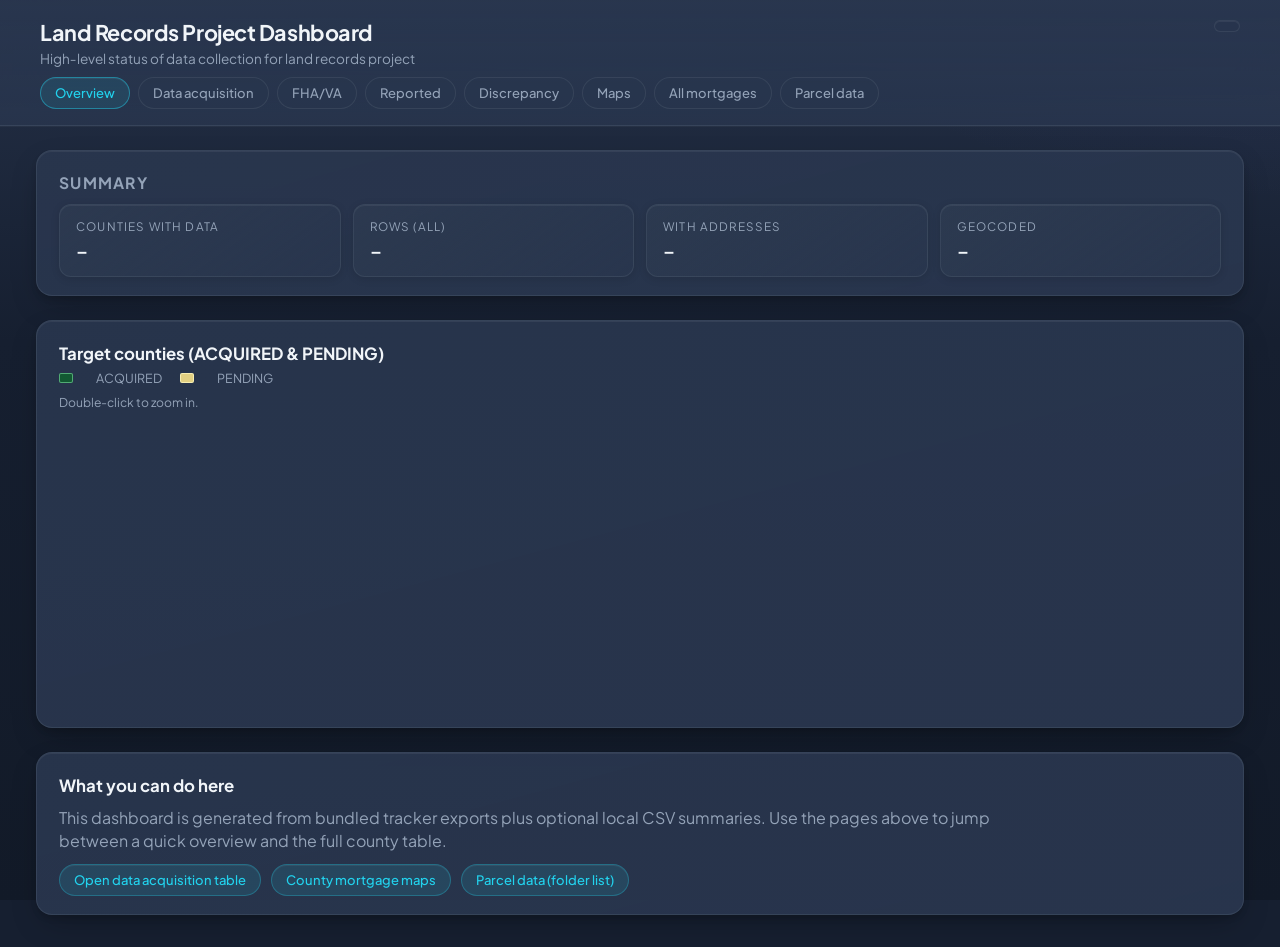
==== commit 33868479: "Deploy from omer-ali-research/land-records-dashboard@65de9558ac4762f7494d1e6de93233a17457ccc3" ====
--- a/index.html
+++ b/index.html
@@ -32,7 +32,7 @@
         <h2>Summary</h2>
         <div class="summary-grid">
           <div class="summary-card">
-            <span class="label">Counties</span>
+            <span class="label">Counties with data</span>
             <span id="total-counties" class="value">–</span>
           </div>
           <div class="summary-card">
@@ -76,7 +76,7 @@
       <section class="wip-panel" id="wip-panel" hidden>
         <h2>Work in progress</h2>
         <p class="wip-intro">
-          Digitization and QA for Maricopa (AZ), Bexar (TX), and Guilford (NC). Bars use row counts from the
+          Digitization and QA for Maricopa (AZ), Bexar (TX), Guilford (NC), and Hennepin (MN). Bars use row counts from the
           latest bundled export from the project tracker (same scale: checked vs total).
         </p>
         <div id="wip-cards" class="wip-cards"></div>
@@ -100,7 +100,7 @@
       >
         <h3>High priority but not acquired</h3>
         <p class="acquired-todo-meta-line priority-not-acquired-meta">
-          <span>Orange County (FL) and Whatcom County (WA): still pushing acquisition while tracker status is not yet <strong>ACQUIRED</strong>.</span>
+          <span>Whatcom County (WA): extra acquisition focus while tracker status is not yet <strong>ACQUIRED</strong>.</span>
           <span id="priority-not-acquired-count" class="acquired-todo-count"></span>
         </p>
         <div id="priority-not-acquired-grid" class="acquired-todo-grid"></div>
--- a/style.css
+++ b/style.css
@@ -730,6 +730,10 @@
   white-space: nowrap;
 }
 
+.priority-acquisition-chips {
+  max-width: 44rem;
+}
+
 @media (max-width: 520px) {
   .acquired-todo-state-group {
     grid-template-columns: 1fr;
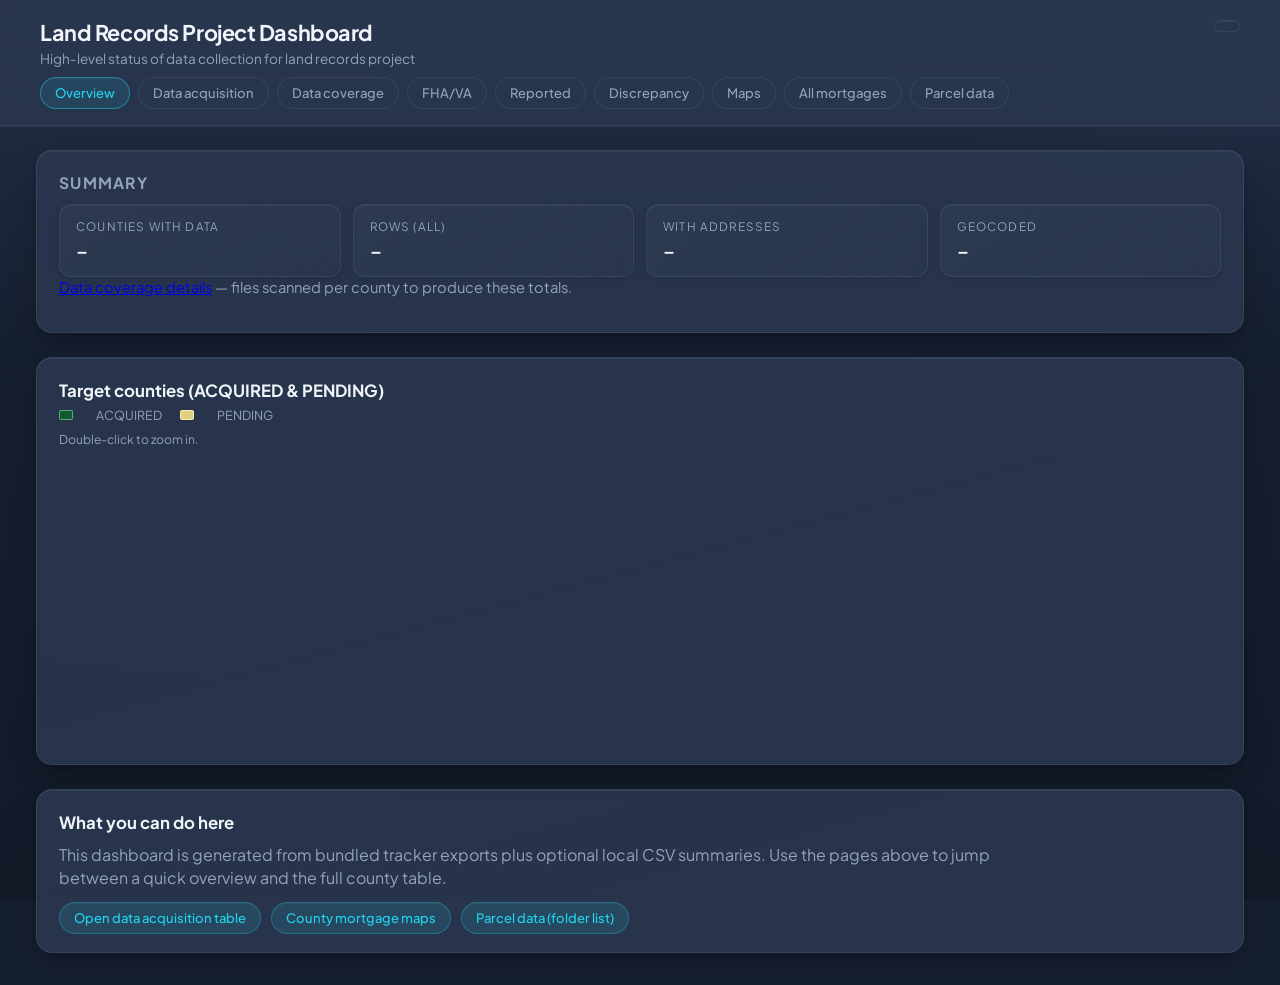
==== commit 1f87f1af: "Deploy from omer-ali-research/land-records-dashboard@ac32ec9199971f3fed9458846b37711ed662e714" ====
--- a/index.html
+++ b/index.html
@@ -14,6 +14,7 @@
         <nav class="top-nav" aria-label="Primary">
           <a href="index.html" class="is-active">Overview</a>
           <a href="data-acquisition.html">Data acquisition</a>
+          <a href="data-coverage.html">Data coverage</a>
           <a href="trends.html">FHA/VA</a>
           <a href="reported.html">Reported</a>
           <a href="discrepancy.html">Discrepancy</a>
@@ -48,6 +49,9 @@
             <span id="total-rows-geocoded" class="value">–</span>
           </div>
         </div>
+        <p class="coverage-intro">
+          <a href="data-coverage.html">Data coverage details</a> — files scanned per county to produce these totals.
+        </p>
         <div id="status-breakdown-section" class="status-breakdown-section" hidden>
           <h3 class="summary-subheading">By tracker status</h3>
           <div
@@ -76,7 +80,7 @@
       <section class="wip-panel" id="wip-panel" hidden>
         <h2>Work in progress</h2>
         <p class="wip-intro">
-          Digitization and QA for Maricopa (AZ), Bexar (TX), Guilford (NC), and Hennepin (MN). Bars use row counts from the
+          Digitization and QA for Maricopa (AZ), Bexar (TX), Guilford (NC), Hennepin (MN), and Peoria (IL). Bars use row counts from the
           latest bundled export from the project tracker (same scale: checked vs total).
         </p>
         <div id="wip-cards" class="wip-cards"></div>
@@ -100,7 +104,7 @@
       >
         <h3>High priority but not acquired</h3>
         <p class="acquired-todo-meta-line priority-not-acquired-meta">
-          <span>Whatcom County (WA): extra acquisition focus while tracker status is not yet <strong>ACQUIRED</strong>.</span>
+          <span>Counties with extra acquisition focus while tracker status is not yet <strong>ACQUIRED</strong>.</span>
           <span id="priority-not-acquired-count" class="acquired-todo-count"></span>
         </p>
         <div id="priority-not-acquired-grid" class="acquired-todo-grid"></div>
--- a/style.css
+++ b/style.css
@@ -400,8 +400,8 @@
 
 .wip-card {
   border-radius: var(--radius-md);
-  border: 1px solid var(--card-border);
-  background: rgba(15, 23, 42, 0.45);
+  border: 1px solid rgba(148, 163, 184, 0.45);
+  background: rgba(15, 23, 42, 0.58);
   padding: 14px 16px 16px;
 }
 
@@ -590,6 +590,94 @@
   font-size: 0.78rem;
   color: var(--muted);
   line-height: 1.4;
+}
+
+.wip-card--complete {
+  border-color: rgba(71, 85, 105, 0.28);
+  background: rgba(15, 23, 42, 0.22);
+}
+
+.wip-card--complete .wip-card__title {
+  color: #64748b;
+  font-weight: 500;
+}
+
+.wip-card--complete .wip-tab-note,
+.wip-card--complete .wip-bar-name,
+.wip-card--complete .wip-spark-title,
+.wip-card--complete .wip-complete-note {
+  color: #64748b;
+}
+
+.wip-card--complete .wip-bar-num {
+  color: #94a3b8;
+  font-weight: 500;
+}
+
+.wip-card--complete .wip-bar-track {
+  background: rgba(30, 41, 59, 0.55);
+  border-color: rgba(71, 85, 105, 0.35);
+}
+
+.wip-card--complete .wip-bar-fill--total {
+  background: linear-gradient(90deg, rgba(51, 65, 85, 0.65), rgba(71, 85, 105, 0.65));
+}
+
+.wip-card--complete .wip-bar-fill--checked {
+  background: linear-gradient(90deg, rgba(71, 85, 105, 0.75), rgba(100, 116, 139, 0.75));
+}
+
+.wip-card--complete .wip-spark {
+  border-top-color: rgba(71, 85, 105, 0.28);
+}
+
+.wip-card--complete .wip-spark-line {
+  stroke: rgba(100, 116, 139, 0.55);
+}
+
+.wip-card--complete .wip-spark-area {
+  fill: rgba(100, 116, 139, 0.08);
+}
+
+.wip-card--complete .wip-spark-dot {
+  fill: rgba(100, 116, 139, 0.55);
+  stroke: rgba(15, 23, 42, 0.6);
+}
+
+.wip-card--complete .wip-spark-last,
+.wip-card--complete .wip-spark-ytick,
+.wip-card--complete .wip-spark-xtick {
+  fill: #64748b;
+}
+
+.wip-complete-note {
+  display: flex;
+  flex-wrap: wrap;
+  align-items: center;
+  gap: 8px;
+  margin: 10px 0 0;
+  font-size: 0.82rem;
+  color: var(--muted);
+  line-height: 1.4;
+}
+
+.wip-complete-badge {
+  display: inline-block;
+  padding: 2px 8px;
+  font-size: 0.7rem;
+  font-weight: 600;
+  letter-spacing: 0.04em;
+  text-transform: uppercase;
+  color: #94a3b8;
+  background: rgba(51, 65, 85, 0.45);
+  border: 1px solid rgba(100, 116, 139, 0.35);
+  border-radius: 999px;
+}
+
+.wip-card--complete .wip-complete-badge {
+  color: #64748b;
+  background: rgba(30, 41, 59, 0.5);
+  border-color: rgba(71, 85, 105, 0.35);
 }
 
 /* —— Overview: ACQUIRED but not yet digitized —— */
@@ -764,6 +852,83 @@
   margin: 14px 0 0;
   font-size: 0.8rem;
   color: var(--muted);
+}
+
+/* —— Data coverage details page —— */
+.coverage-intro {
+  margin: 0 0 16px;
+  font-size: 0.92rem;
+  color: var(--muted);
+  line-height: 1.45;
+  max-width: 52rem;
+}
+
+.coverage-panel {
+  margin-top: 8px;
+}
+
+.coverage-table td,
+.coverage-table th {
+  vertical-align: top;
+}
+
+.coverage-details summary {
+  cursor: pointer;
+  font-weight: 600;
+}
+
+.coverage-files-wrap {
+  margin-top: 10px;
+  overflow-x: auto;
+}
+
+.coverage-files-table {
+  width: 100%;
+  font-size: 0.82rem;
+}
+
+.coverage-files-table th,
+.coverage-files-table td {
+  padding: 6px 8px;
+  border-bottom: 1px solid var(--card-border);
+}
+
+.coverage-path {
+  font-size: 0.78rem;
+  word-break: break-all;
+}
+
+.coverage-pct {
+  color: var(--muted);
+  font-size: 0.82rem;
+}
+
+.coverage-role {
+  display: inline-block;
+  padding: 1px 6px;
+  border-radius: 999px;
+  font-size: 0.68rem;
+  font-weight: 600;
+  text-transform: uppercase;
+  letter-spacing: 0.03em;
+  border: 1px solid var(--card-border);
+  color: var(--muted);
+}
+
+.coverage-role--primary {
+  color: #93c5fd;
+  border-color: rgba(59, 130, 246, 0.45);
+}
+
+.coverage-role--extra,
+.coverage-role--in_progress {
+  color: #fde68a;
+  border-color: rgba(251, 191, 36, 0.45);
+}
+
+.coverage-file-error {
+  color: #fbbf24;
+  font-size: 0.8rem;
 }
 
 .county-base {
